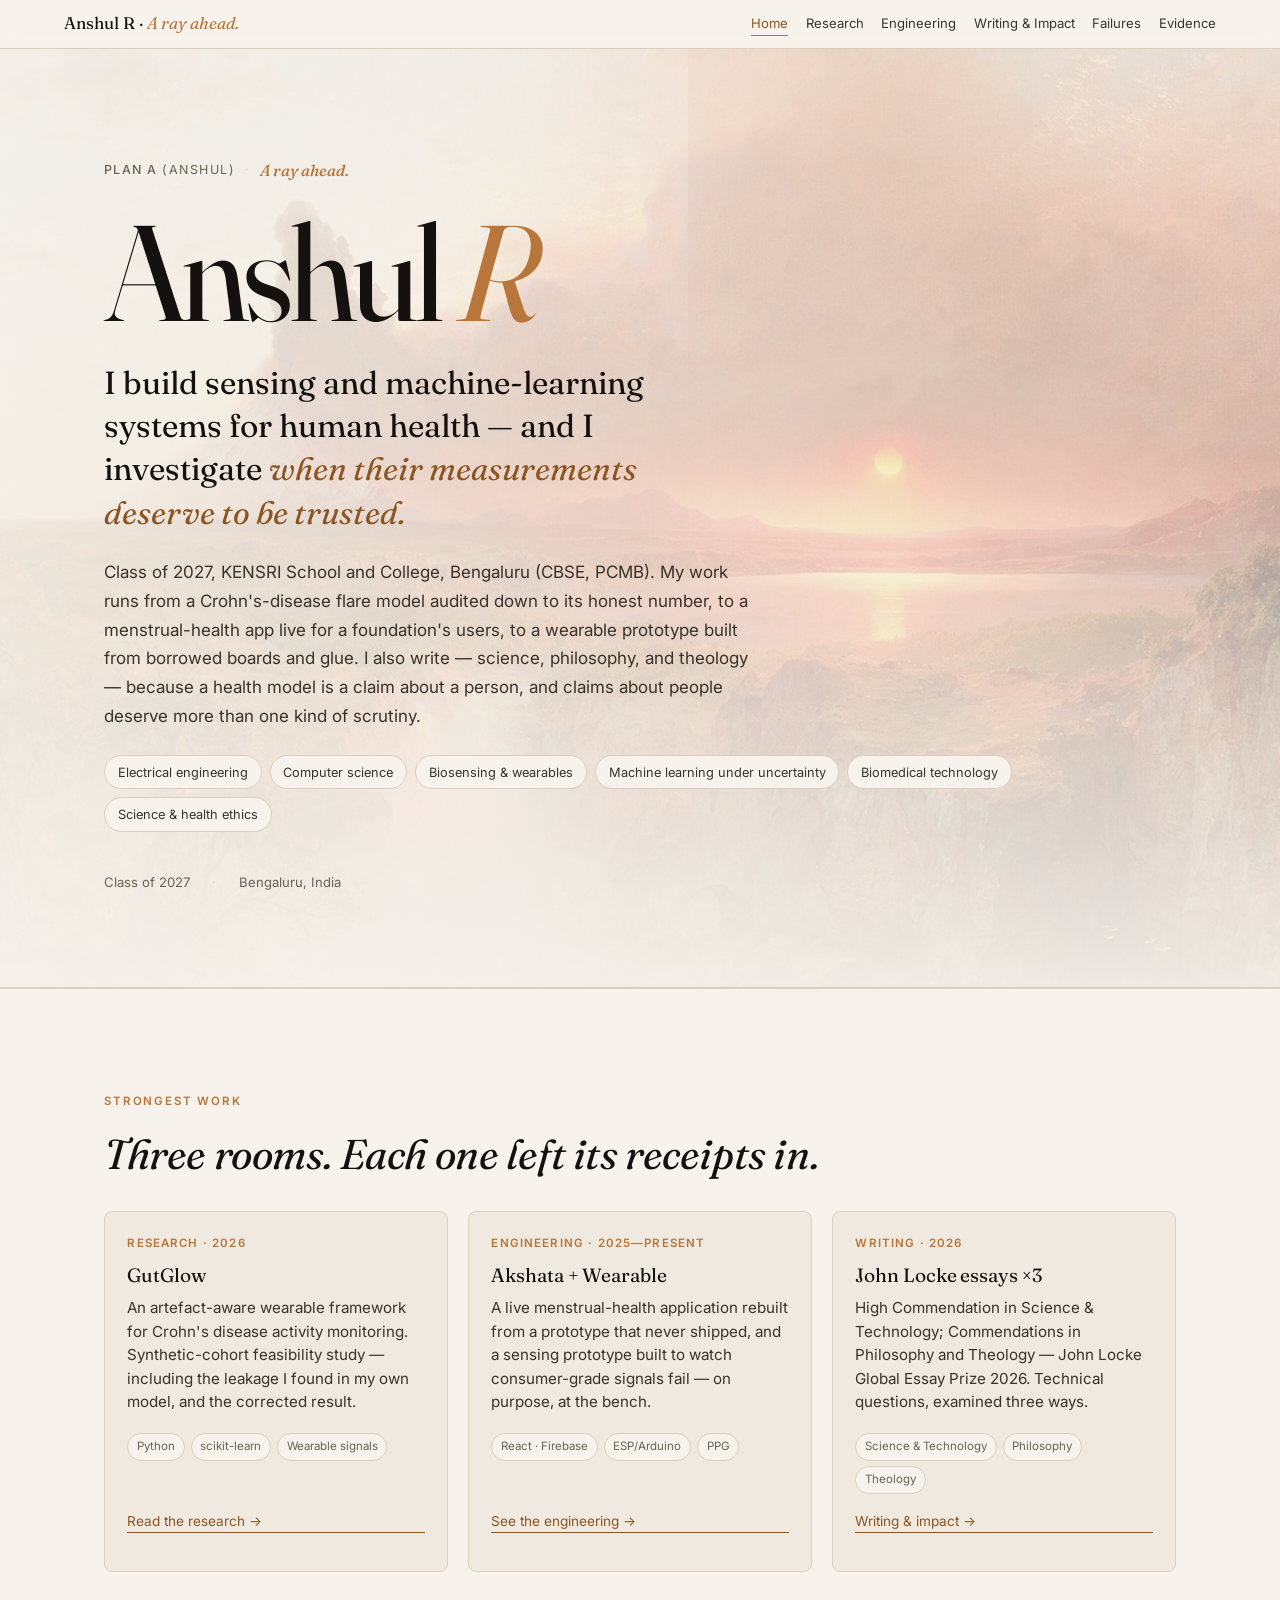
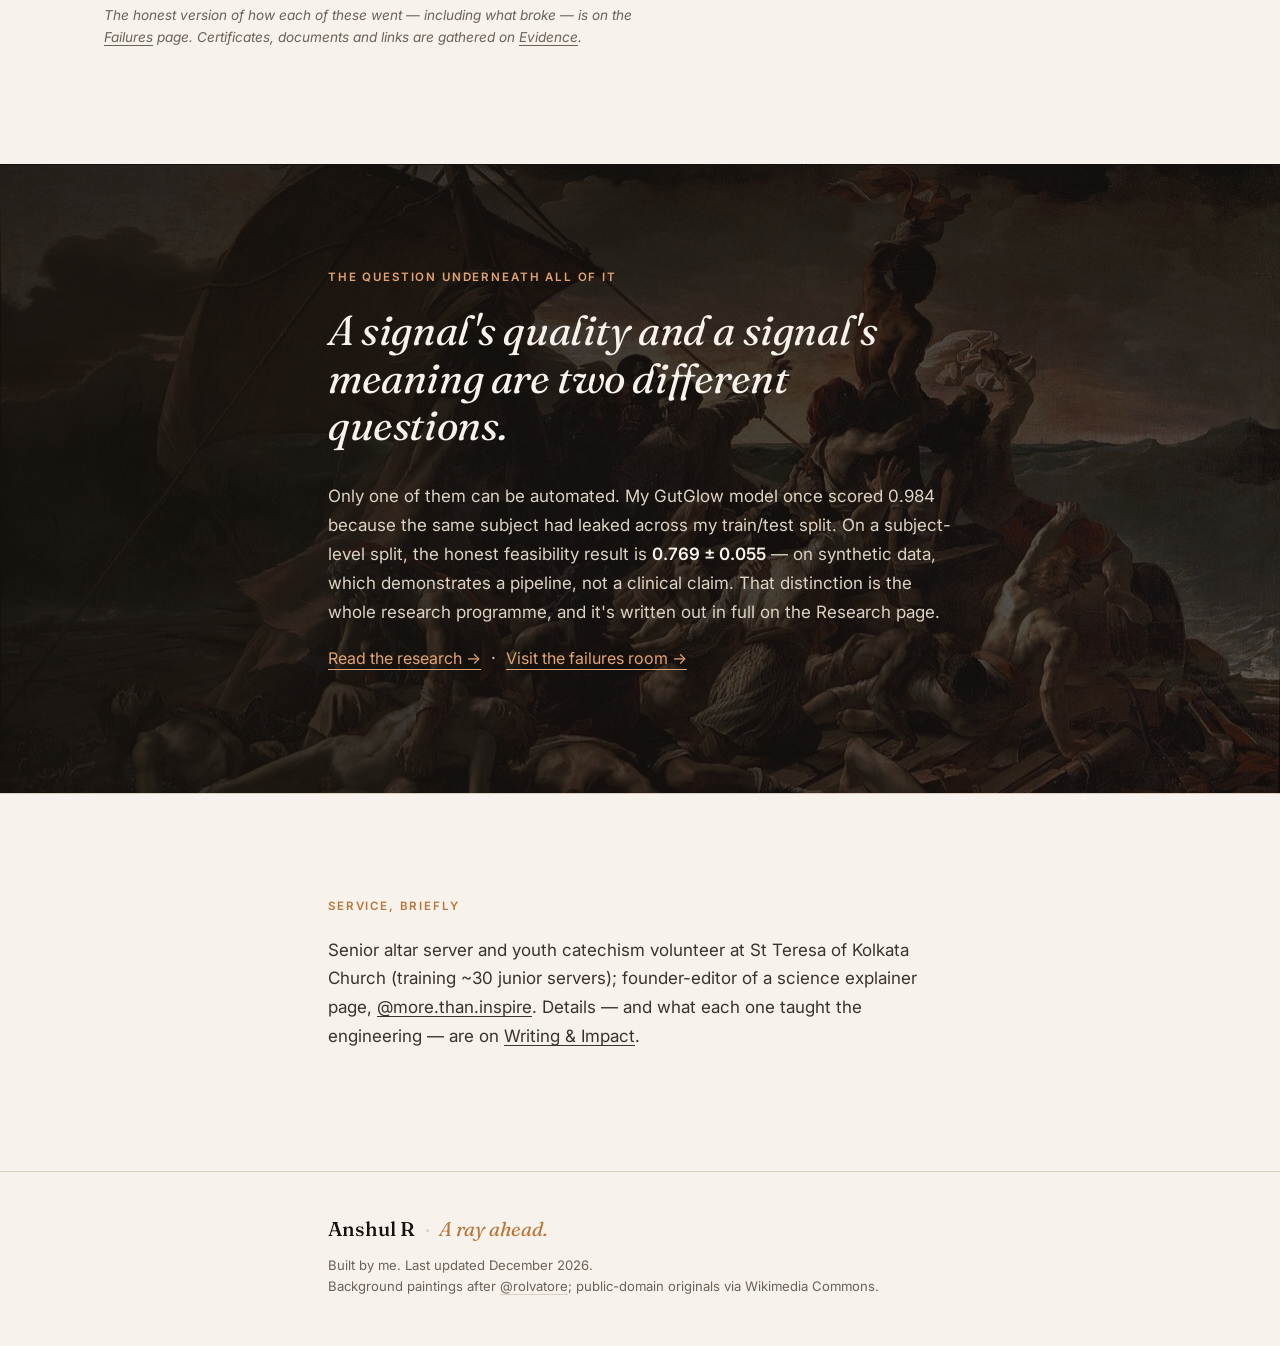
==== index.html @ 88b1ac7f "Add files via upload" ====
<!doctype html>
<html lang="en">
<head>
<meta charset="utf-8" />
<meta name="viewport" content="width=device-width, initial-scale=1" />
<title>Anshul R — A ray ahead.</title>
<meta name="description" content="Anshul R builds and investigates artefact-aware sensing and machine learning for human health — and writes about what those systems owe the people they measure." />
<link rel="preconnect" href="https://fonts.googleapis.com">
<link rel="preconnect" href="https://fonts.gstatic.com" crossorigin>
<link href="https://fonts.googleapis.com/css2?family=Fraunces:opsz,wght@9..144,300;9..144,400;9..144,500;9..144,600;9..144,700&family=Inter:wght@300;400;500;600;700&display=swap" rel="stylesheet">
<link rel="stylesheet" href="styles.css" />
</head>
<body>

<div class="topbar"><div class="container topbar__inner">
  <a class="topbar__brand" href="index.html">Anshul R · <em>A ray ahead.</em></a>
  <nav class="topbar__nav" aria-label="Site">
    <a href="index.html" aria-current="page">Home</a>
    <a href="research.html">Research</a>
    <a href="engineering.html">Engineering</a>
    <a href="intellectual.html">Writing &amp; Impact</a>
    <a href="failures.html">Failures</a>
    <a href="evidence.html">Evidence</a>
  </nav>
</div></div>

<header class="hero" id="top">
  <div class="container hero__inner">
    <div class="hero__meta">
      <span class="hero__kicker">Plan A <span class="paren">(Anshul)</span></span>
      <span class="hero__divider">·</span>
      <span class="hero__kicker hero__kicker--italic">A ray ahead.</span>
    </div>

    <h1 class="hero__name">Anshul <span class="hero__name-r">R</span></h1>

    <p class="statement">I build sensing and machine-learning systems for human health — and I investigate <em>when their measurements deserve to be trusted.</em></p>

    <p class="prose">
      Class of 2027, KENSRI School and College, Bengaluru (CBSE, PCMB). My work runs from a
      Crohn's-disease flare model audited down to its honest number, to a menstrual-health app
      live for a foundation's users, to a wearable prototype built from borrowed boards and glue.
      I also write — science, philosophy, and theology — because a health model is a claim about
      a person, and claims about people deserve more than one kind of scrutiny.
    </p>

    <ul class="interests" aria-label="Core interests">
      <li>Electrical engineering</li><li>Computer science</li><li>Biosensing &amp; wearables</li>
      <li>Machine learning under uncertainty</li><li>Biomedical technology</li><li>Science &amp; health ethics</li>
    </ul>

    <ul class="hero__facts" style="margin-top:2.5rem">
      <li>Class of 2027</li><li>Bengaluru, India</li>
    </ul>
  </div>
</header>

<section class="section" id="work">
  <div class="container">
    <p class="eyebrow">Strongest work</p>
    <h2 class="section__title">Three rooms. Each one left its receipts in.</h2>
    <div class="grid grid--3">
      <a class="card card--project card--project-link" href="research.html">
        <p class="card__year">Research · 2026</p>
        <h3 class="card__title">GutGlow</h3>
        <p class="card__body">An artefact-aware wearable framework for Crohn's disease activity monitoring. Synthetic-cohort feasibility study — including the leakage I found in my own model, and the corrected result.</p>
        <ul class="card__tags"><li>Python</li><li>scikit-learn</li><li>Wearable signals</li></ul>
        <p class="card__link">Read the research &rarr;</p>
      </a>
      <a class="card card--project card--project-link" href="engineering.html">
        <p class="card__year">Engineering · 2025—present</p>
        <h3 class="card__title">Akshata + Wearable</h3>
        <p class="card__body">A live menstrual-health application rebuilt from a prototype that never shipped, and a sensing prototype built to watch consumer-grade signals fail — on purpose, at the bench.</p>
        <ul class="card__tags"><li>React · Firebase</li><li>ESP/Arduino</li><li>PPG</li></ul>
        <p class="card__link">See the engineering &rarr;</p>
      </a>
      <a class="card card--project card--project-link" href="intellectual.html">
        <p class="card__year">Writing · 2026</p>
        <h3 class="card__title">John Locke essays ×3</h3>
        <p class="card__body">High Commendation in Science &amp; Technology; Commendations in Philosophy and Theology — John Locke Global Essay Prize 2026. Technical questions, examined three ways.</p>
        <ul class="card__tags"><li>Science &amp; Technology</li><li>Philosophy</li><li>Theology</li></ul>
        <p class="card__link">Writing &amp; impact &rarr;</p>
      </a>
    </div>
    <p class="footnote">The honest version of how each of these went — including what broke — is on the <a href="failures.html">Failures</a> page. Certificates, documents and links are gathered on <a href="evidence.html">Evidence</a>.</p>
  </div>
</section>

<section class="section section--paper" id="research-teaser">
  <div class="container container--narrow">
    <p class="eyebrow">The question underneath all of it</p>
    <h2 class="section__title">A signal's quality and a signal's meaning are two different questions.</h2>
    <p class="prose">Only one of them can be automated. My GutGlow model once scored 0.984 because the same subject had leaked across my train/test split. On a subject-level split, the honest feasibility result is <strong>0.769 ± 0.055</strong> — on synthetic data, which demonstrates a pipeline, not a clinical claim. That distinction is the whole research programme, and it's written out in full on the Research page.</p>
    <p class="prose"><a href="research.html" class="featured-link">Read the research &rarr;</a> &nbsp;·&nbsp; <a href="failures.html" class="featured-link">Visit the failures room &rarr;</a></p>
  </div>
</section>

<section class="section" id="impact-teaser">
  <div class="container container--narrow">
    <p class="eyebrow">Service, briefly</p>
    <p class="prose">Senior altar server and youth catechism volunteer at St Teresa of Kolkata Church (training ~30 junior servers); founder-editor of a science explainer page, <a href="https://www.instagram.com/more.than.inspire" target="_blank" rel="noopener">@more.than.inspire</a>. Details — and what each one taught the engineering — are on <a href="intellectual.html">Writing &amp; Impact</a>.</p>
  </div>
</section>

<footer class="footer">
  <div class="container container--narrow">
    <p class="footer__line"><span class="footer__name">Anshul R</span><span class="footer__sep">·</span><span class="footer__italic">A ray ahead.</span></p>
    <p class="footer__small">Built by me. Last updated <span id="last-updated">—</span>.<br>
    Background paintings after <a href="https://www.instagram.com/rolvatore/" target="_blank" rel="noopener">@rolvatore</a>; public-domain originals via Wikimedia Commons.</p>
  </div>
</footer>
<script>const el=document.getElementById('last-updated');if(el){const m=['January','February','March','April','May','June','July','August','September','October','November','December'];const d=new Date();el.textContent=m[d.getMonth()]+' '+d.getFullYear();}</script>
</body>
</html>
---- styles.css ----
/* =================================================================
   Anshul R — personal site
   Design notes:
   - Warm off-white paper background, near-black ink.
   - Fraunces serif for headlines (literary feel), Inter for body.
   - One accent: deep amber (#B8763A) — "ray of light".
   - Section spacing scales with viewport; mobile-first.
   ================================================================= */

:root {
  --paper:      #F7F3EC;
  --paper-2:    #EFE9DF;
  --ink:        #15110E;
  --ink-2:      #3A332B;
  --ink-3:      #6B6256;
  --rule:       #D9D0BF;
  --accent:     #B8763A;
  --accent-dk:  #8C5524;

  --serif:      "Fraunces", "Spectral", Georgia, serif;
  --sans:       "Inter", system-ui, -apple-system, "Helvetica Neue", Arial, sans-serif;

  --max:        72rem;     /* 1152px */
  --max-narrow: 44rem;     /* 704px  */

  --r-sm: 4px;
  --r-md: 8px;
}

/* ---------- reset ---------- */
*, *::before, *::after { box-sizing: border-box; }
html { -webkit-text-size-adjust: 100%; }
body {
  margin: 0;
  background: var(--paper);
  color: var(--ink);
  font-family: var(--sans);
  font-size: 17px;
  line-height: 1.65;
  font-weight: 400;
  -webkit-font-smoothing: antialiased;
  text-rendering: optimizeLegibility;
}
a { color: inherit; text-decoration-thickness: 1px; text-underline-offset: 3px; }
a:hover { color: var(--accent-dk); }
img, svg { max-width: 100%; display: block; }
ul, ol { padding: 0; margin: 0; list-style: none; }

/* ---------- containers ---------- */
.container {
  width: 100%;
  max-width: var(--max);
  margin: 0 auto;
  padding: 0 clamp(1.25rem, 4vw, 2.5rem);
}
.container--narrow { max-width: var(--max-narrow); }

/* ---------- shared typography ---------- */
.eyebrow {
  font-family: var(--sans);
  font-size: 0.72rem;
  font-weight: 600;
  letter-spacing: 0.16em;
  text-transform: uppercase;
  color: var(--accent);
  margin: 0 0 1.25rem;
}

.section__title {
  font-family: var(--serif);
  font-weight: 400;
  font-style: italic;
  font-size: clamp(1.75rem, 4vw, 2.6rem);
  line-height: 1.15;
  letter-spacing: -0.01em;
  color: var(--ink);
  margin: 0 0 2rem;
  max-width: 28ch;
}

.prose {
  font-family: var(--sans);
  font-size: 1.0625rem;
  line-height: 1.7;
  color: var(--ink-2);
  margin: 0 0 1.1rem;
  max-width: 60ch;
}
.prose em { font-style: italic; color: var(--ink); }
.prose strong { font-weight: 600; color: var(--ink); }
.prose--quiet { color: var(--ink-3); font-size: 0.95rem; }

.footnote {
  margin-top: 2rem;
  font-size: 0.85rem;
  color: var(--ink-3);
  font-style: italic;
  max-width: 60ch;
}

/* ---------- sections ---------- */
.section {
  padding: clamp(3.5rem, 8vw, 6.5rem) 0;
  border-top: 1px solid var(--rule);
}

/* ---------- HERO ---------- */
.hero {
  padding: clamp(5rem, 12vh, 9rem) 0 clamp(3rem, 6vh, 5rem);
  border-top: 0;
  border-bottom: 1px solid var(--rule);
  /* one painting, as weather — not as content. Cotopaxi behind a paper
     wash: clearly visible at the edges, quiet behind the type. */
  background:
    linear-gradient(90deg, rgba(247,243,236,0.90) 0%, rgba(247,243,236,0.72) 52%, rgba(247,243,236,0.60) 100%),
    linear-gradient(180deg, rgba(247,243,236,0.25) 0%, rgba(247,243,236,0) 45%, rgba(247,243,236,0.88) 100%),
    url("assets/art/Cotopaxi.jpg") center 38% / cover no-repeat,
    var(--paper);
  position: relative;
  overflow: hidden;
}

/* subtle radial "ray" behind the name, ties to "ray of light" */
.hero::before {
  content: "";
  position: absolute;
  top: -20%;
  right: -10%;
  width: 60vw;
  height: 60vw;
  max-width: 720px;
  max-height: 720px;
  background: radial-gradient(circle at 30% 30%, rgba(184,118,58,0.10), transparent 60%);
  pointer-events: none;
  z-index: 0;
}

.hero__inner { position: relative; z-index: 1; }

.hero__meta {
  display: flex;
  align-items: center;
  gap: 0.6rem;
  flex-wrap: wrap;
  margin-bottom: 1.5rem;
  font-size: 0.78rem;
  letter-spacing: 0.12em;
  text-transform: uppercase;
  color: var(--ink-3);
}
.hero__kicker { font-weight: 500; }
.hero__kicker--italic {
  font-style: italic;
  text-transform: none;
  letter-spacing: 0;
  font-family: var(--serif);
  font-size: 1rem;
  color: var(--accent);
}
.hero__divider { color: var(--rule); }
.paren { color: var(--ink-3); font-weight: 400; }

.hero__name {
  font-family: var(--serif);
  font-weight: 400;
  font-size: clamp(3.5rem, 12vw, 8.5rem);
  line-height: 0.95;
  letter-spacing: -0.04em;
  color: var(--ink);
  margin: 0 0 1.5rem;
}
.hero__name-r {
  color: var(--accent);
  font-style: italic;
}

.hero__sub {
  font-family: var(--serif);
  font-style: italic;
  font-size: clamp(1.1rem, 2.2vw, 1.5rem);
  font-weight: 400;
  color: var(--ink-2);
  margin: 0 0 2.5rem;
  max-width: 32ch;
}

.hero__facts {
  display: flex;
  flex-wrap: wrap;
  gap: 0.6rem 1.4rem;
  font-size: 0.82rem;
  color: var(--ink-3);
  margin: 0 0 2.5rem;
  padding: 0;
}
.hero__facts li { padding: 0; margin: 0; }
.hero__facts li:not(:last-child)::after {
  content: "·";
  margin-left: 1.4rem;
  color: var(--rule);
}

.hero__nav {
  display: flex;
  flex-wrap: wrap;
  gap: 0.4rem 1.2rem;
  font-size: 0.85rem;
  color: var(--ink-2);
  border-top: 1px solid var(--rule);
  padding-top: 1.25rem;
}
.hero__nav a {
  text-decoration: none;
  position: relative;
}
.hero__nav a:hover { color: var(--accent-dk); }

/* ---------- grids ---------- */
.grid { display: grid; gap: 1.25rem; }
.grid--2 { grid-template-columns: repeat(auto-fit, minmax(min(380px, 100%), 1fr)); }
.grid--3 { grid-template-columns: repeat(auto-fit, minmax(min(280px, 100%), 1fr)); }

/* ---------- cards ---------- */
.card {
  background: var(--paper-2);
  border: 1px solid var(--rule);
  border-radius: var(--r-md);
  padding: 1.4rem 1.4rem 1.5rem;
  display: flex;
  flex-direction: column;
  gap: 0.6rem;
  transition: border-color 180ms ease, transform 180ms ease;
}
.card:hover {
  border-color: var(--accent);
  transform: translateY(-2px);
}

.card__year {
  font-family: var(--sans);
  font-size: 0.72rem;
  font-weight: 600;
  letter-spacing: 0.1em;
  text-transform: uppercase;
  color: var(--accent);
  margin: 0;
}
.card__title {
  font-family: var(--serif);
  font-weight: 400;
  font-size: 1.2rem;
  line-height: 1.25;
  letter-spacing: -0.005em;
  color: var(--ink);
  margin: 0;
}
.card__body {
  font-size: 0.95rem;
  line-height: 1.55;
  color: var(--ink-2);
  margin: 0;
}
.card__meta {
  font-size: 0.78rem;
  color: var(--ink-3);
  margin-top: auto;
  font-style: italic;
}
.card__tags {
  display: flex;
  flex-wrap: wrap;
  gap: 0.35rem;
  margin-top: 0.6rem;
}
.card__tags li {
  font-size: 0.72rem;
  color: var(--ink-3);
  background: var(--paper);
  border: 1px solid var(--rule);
  padding: 0.2rem 0.55rem;
  border-radius: 999px;
}
.card__link {
  margin-top: 0.6rem;
  font-size: 0.85rem;
}
.card__link a,
.card__link {
  color: var(--accent-dk);
  text-decoration: none;
  border-bottom: 1px solid currentColor;
}

/* project cards are anchors — kill default link styling and inherit card styles */
a.card--project-link {
  text-decoration: none;
  color: inherit;
}
a.card--project-link:hover {
  border-color: var(--accent);
}
a.card--project-link .card__link {
  display: inline-block;
  margin-top: auto;
  padding-top: 0.4rem;
}

/* "featured-link" used in the dark research summary box */
.featured-link {
  color: #E3A472;
  text-decoration: none;
  border-bottom: 1px solid currentColor;
  padding-bottom: 1px;
  font-size: 1rem;
}
.featured-link:hover { color: var(--paper); }

/* failures card slightly distinct */
.card--failures {
  background: var(--ink);
  color: var(--paper);
  border-color: var(--ink);
}
.card--failures .card__year { color: #E3A472; }
.card--failures .card__title { color: var(--paper); }
.card--failures .card__body { color: #DCD3C2; }
.card--failures .card__link { color: #E3A472; }
.card--failures:hover { border-color: var(--accent); }

/* service cards stay slightly quieter */
.card--service { background: var(--paper); }

/* ---------- research: paper-style block ---------- */
.section--paper {
  /* Géricault's Raft under a dark wash — visible, but the text sits on top */
  background:
    linear-gradient(90deg, rgba(21,17,14,0.90) 0%, rgba(21,17,14,0.78) 60%, rgba(21,17,14,0.70) 100%),
    url("assets/art/raft-of-the-medusa.jpg") center 30% / cover no-repeat,
    var(--ink);
  color: var(--paper);
  border-top: 1px solid var(--ink);
}
.section--paper .eyebrow { color: #E3A472; }
.section--paper .section__title { color: var(--paper); }
.section--paper .prose { color: #DCD3C2; }
.section--paper .prose strong { color: var(--paper); }
.section--paper .prose em { color: #E3A472; font-style: italic; }

/* ---------- writing list ---------- */
.writing-list {
  display: flex;
  flex-direction: column;
  gap: 1.5rem;
  margin: 1rem 0 0;
  padding: 0;
  border-top: 1px solid var(--rule);
}
.writing-list li {
  display: flex;
  gap: 1.25rem;
  padding: 1.4rem 0 1.4rem;
  border-bottom: 1px solid var(--rule);
}
.writing-list__num {
  font-family: var(--serif);
  font-style: italic;
  font-size: 1.25rem;
  color: var(--accent);
  min-width: 2.2rem;
}
.writing-list__body { flex: 1; }
.writing-list__title {
  font-family: var(--serif);
  font-weight: 400;
  font-size: 1.15rem;
  color: var(--ink);
  margin: 0 0 0.3rem;
  line-height: 1.3;
}
.writing-list__meta {
  font-size: 0.82rem;
  color: var(--ink-3);
  margin: 0 0 0.5rem;
}
.writing-list__link {
  font-size: 0.85rem;
  color: var(--accent-dk);
  text-decoration: none;
  border-bottom: 1px solid currentColor;
}

/* ---------- coursework ---------- */
.course {
  background: var(--paper);
  border: 1px solid var(--rule);
  border-radius: var(--r-md);
  padding: 1.4rem;
}
.course__title {
  font-family: var(--serif);
  font-weight: 400;
  font-size: 1.15rem;
  color: var(--ink);
  margin: 0 0 1rem;
  letter-spacing: -0.005em;
}
.course__list {
  display: flex;
  flex-direction: column;
  gap: 0.4rem;
}
.course__list li {
  display: flex;
  justify-content: space-between;
  font-size: 0.95rem;
  padding: 0.4rem 0;
  border-bottom: 1px dashed var(--rule);
}
.course__list li:last-child { border-bottom: 0; }
.course__score { font-family: var(--serif); font-weight: 500; color: var(--accent); }
.course__note {
  font-size: 0.8rem;
  color: var(--ink-3);
  margin: 0.8rem 0 0;
  font-style: italic;
}
.course__body {
  font-size: 0.95rem;
  color: var(--ink-2);
  line-height: 1.6;
  margin: 0;
}

/* ---------- contact ---------- */
.section--contact { padding-bottom: clamp(4rem, 8vw, 7rem); }
.contact {
  display: flex;
  flex-direction: column;
  gap: 1rem;
  border-top: 1px solid var(--rule);
  padding-top: 2rem;
  margin-top: 1rem;
}
.contact li {
  display: grid;
  grid-template-columns: 6rem 1fr;
  gap: 1rem;
  align-items: baseline;
  padding: 0.6rem 0;
  border-bottom: 1px solid var(--rule);
}
.contact__label {
  font-size: 0.72rem;
  font-weight: 600;
  letter-spacing: 0.12em;
  text-transform: uppercase;
  color: var(--ink-3);
}
.contact__value {
  font-family: var(--serif);
  font-size: 1.05rem;
  color: var(--ink);
  text-decoration: none;
}
a.contact__value { color: var(--ink); border-bottom: 1px solid var(--rule); }
a.contact__value:hover { color: var(--accent-dk); border-color: var(--accent-dk); }

/* ---------- footer ---------- */
.footer {
  border-top: 1px solid var(--rule);
  padding: 2.5rem 0 3rem;
  background: var(--paper);
}
.footer__line {
  font-family: var(--serif);
  font-size: 1.25rem;
  color: var(--ink);
  margin: 0 0 0.6rem;
  display: flex;
  align-items: center;
  gap: 0.6rem;
  flex-wrap: wrap;
}
.footer__name { font-weight: 500; }
.footer__sep { color: var(--rule); }
.footer__italic { font-style: italic; color: var(--accent); }
.footer__small {
  font-size: 0.82rem;
  color: var(--ink-3);
  margin: 0;
}
.footer__small a {
  color: var(--ink-3);
  text-decoration: underline;
  text-decoration-color: var(--rule);
}
.footer__small a:hover { color: var(--accent-dk); }

/* ---------- selection ---------- */
::selection { background: var(--accent); color: var(--paper); }

/* ---------- reduced motion ---------- */
@media (prefers-reduced-motion: reduce) {
  *, *::before, *::after {
    transition-duration: 0ms !important;
    animation-duration: 0ms !important;
  }
}

/* ---------- mobile tweaks ---------- */
@media (max-width: 560px) {
  body { font-size: 16px; }
  .hero__facts { gap: 0.4rem 0; }
  .hero__facts li { padding: 0.2rem 0; width: 100%; }
  .hero__facts li:not(:last-child)::after { content: ""; margin-left: 0; }
  .contact li { grid-template-columns: 1fr; gap: 0.2rem; }
  .writing-list__num { display: none; }
}


/* ---------- global top bar ---------- */
.topbar{position:sticky;top:0;z-index:20;background:rgba(247,243,236,.92);backdrop-filter:blur(8px);border-bottom:1px solid var(--rule)}
.topbar__inner{display:flex;align-items:center;justify-content:space-between;gap:1rem;padding:.65rem 0}
.topbar__brand{font-family:var(--serif);font-size:1.05rem;text-decoration:none;color:var(--ink);white-space:nowrap}
.topbar__brand em{color:var(--accent)}
.topbar__nav{display:flex;flex-wrap:wrap;gap:.4rem 1.1rem;font-size:.82rem}
.topbar__nav a{text-decoration:none;color:var(--ink-2)}
.topbar__nav a:hover,.topbar__nav a[aria-current="page"]{color:var(--accent-dk)}
.topbar__nav a[aria-current="page"]{border-bottom:1px solid var(--accent)}
@media(max-width:640px){.topbar__brand{display:none}.topbar__nav{justify-content:center}}

/* ---------- landing components ---------- */
.interests{display:flex;flex-wrap:wrap;gap:.5rem;margin:1.5rem 0 0;padding:0;list-style:none}
.interests li{border:1px solid var(--rule);border-radius:999px;padding:.35rem .8rem;font-size:.8rem;color:var(--ink-2);background:var(--paper)}
.statement{font-family:var(--serif);font-size:clamp(1.4rem,3.2vw,2rem);line-height:1.35;color:var(--ink);max-width:30ch;margin:0 0 1.5rem}
.statement em{color:var(--accent-dk)}

/* ---------- status table (evidence / demonstrated-vs-proposed) ---------- */
.status-table{width:100%;border-collapse:collapse;font-size:.92rem;margin:1.5rem 0}
.status-table th,.status-table td{text-align:left;padding:.7rem .8rem;border-bottom:1px solid var(--rule);vertical-align:top}
.status-table th{font-size:.7rem;letter-spacing:.1em;text-transform:uppercase;color:var(--ink-3);font-weight:600}
.status-table td:first-child{font-weight:600;color:var(--ink);white-space:nowrap}
.tag{display:inline-block;font-size:.68rem;font-weight:600;letter-spacing:.06em;text-transform:uppercase;border-radius:999px;padding:.15rem .55rem;border:1px solid var(--rule);color:var(--ink-2);white-space:nowrap}
.tag--done{border-color:#7A9A6D;color:#3F6636;background:#F0F5EC}
.tag--pending{border-color:#C9A86A;color:#7A5A1E;background:#FBF4E2}
.tag--no{border-color:#C08A7A;color:#8A4636;background:#FAEFEA}

/* ---------- simple page hero for new pages ---------- */
.pagehero{padding:clamp(3.5rem,8vw,6rem) 0 clamp(2.5rem,6vw,4rem);border-bottom:1px solid var(--rule)}
.pagehero--bg-research{background:linear-gradient(90deg,rgba(247,243,236,.90) 0%,rgba(247,243,236,.70) 60%,rgba(247,243,236,.62) 100%),url("assets/art/raft-of-the-medusa.jpg") center 30%/cover no-repeat}
.pagehero--bg-eng{background:linear-gradient(90deg,rgba(247,243,236,.90) 0%,rgba(247,243,236,.70) 60%,rgba(247,243,236,.62) 100%),url("assets/art/Cotopaxi.jpg") center 38%/cover no-repeat}
.pagehero--bg-intel{background:linear-gradient(90deg,rgba(247,243,236,.90) 0%,rgba(247,243,236,.72) 60%,rgba(247,243,236,.64) 100%),url("assets/art/spring.jpg") center 30%/cover no-repeat}
.pagehero__title{font-family:var(--serif);font-weight:400;font-size:clamp(2.6rem,7vw,5rem);line-height:.98;letter-spacing:-.03em;margin:.5rem 0 1rem;max-width:16ch}
.pagehero__sub{font-family:var(--serif);font-style:italic;font-size:clamp(1.05rem,2vw,1.35rem);color:var(--ink-2);max-width:52ch;margin:0}

/* ---------- photo evidence ---------- */
.photo-grid{display:grid;grid-template-columns:1.6fr 1fr;gap:1.25rem;margin:1.5rem 0}
@media(max-width:700px){.photo-grid{grid-template-columns:1fr}}
.photo-grid figure{margin:0}
.photo-grid img{width:100%;height:100%;max-height:420px;object-fit:cover;display:block;border:1px solid var(--rule)}
.photo-grid figcaption{font-size:.78rem;color:var(--ink-3);padding:.5rem 0 0;line-height:1.5}
.insights{display:grid;grid-template-columns:repeat(4,1fr);gap:1rem;margin:1.5rem 0}
@media(max-width:700px){.insights{grid-template-columns:repeat(2,1fr)}}
.insights div{border-top:2px solid var(--accent);padding-top:.6rem}
.insights strong{font-family:var(--serif);font-size:1.6rem;font-weight:500;color:var(--ink);display:block}
.insights span{font-size:.75rem;letter-spacing:.06em;text-transform:uppercase;color:var(--ink-3)}
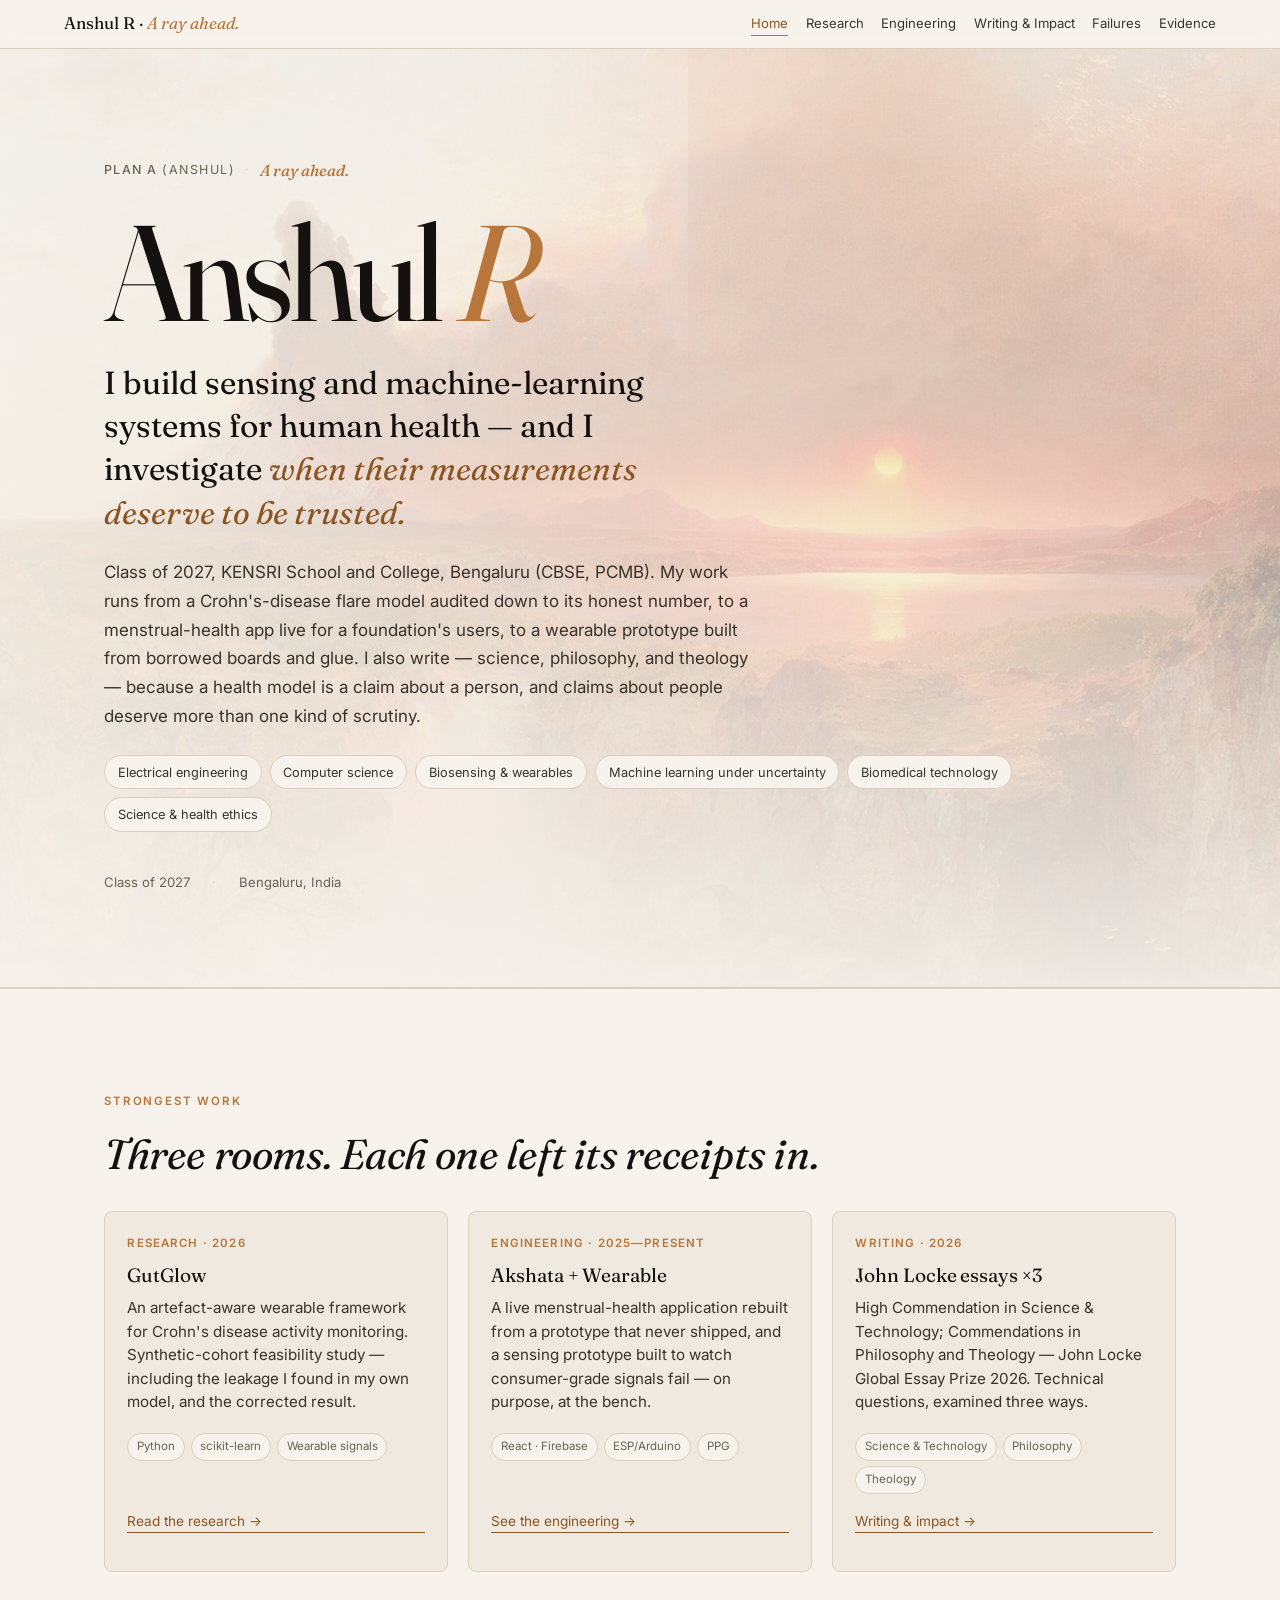
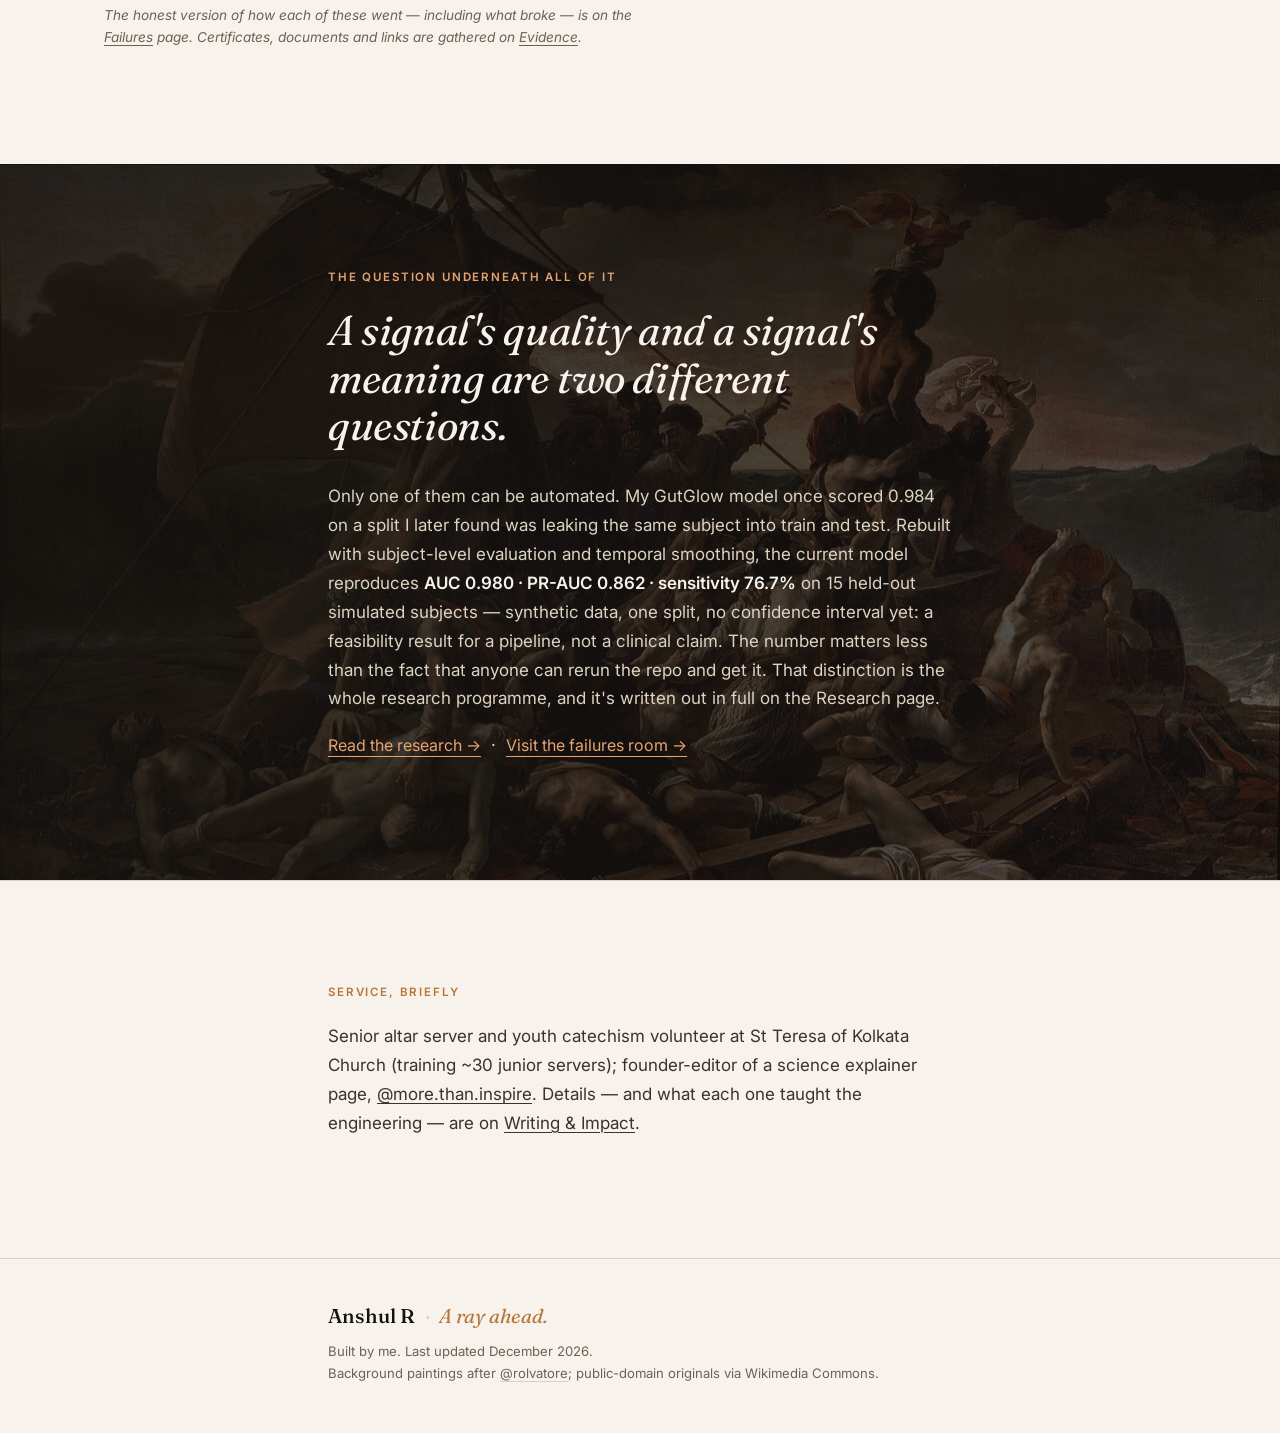
==== commit 646cc7a4: "Add files via upload" ====
--- a/index.html
+++ b/index.html
@@ -90,7 +90,7 @@
   <div class="container container--narrow">
     <p class="eyebrow">The question underneath all of it</p>
     <h2 class="section__title">A signal's quality and a signal's meaning are two different questions.</h2>
-    <p class="prose">Only one of them can be automated. My GutGlow model once scored 0.984 because the same subject had leaked across my train/test split. On a subject-level split, the honest feasibility result is <strong>0.769 ± 0.055</strong> — on synthetic data, which demonstrates a pipeline, not a clinical claim. That distinction is the whole research programme, and it's written out in full on the Research page.</p>
+    <p class="prose">Only one of them can be automated. My GutGlow model once scored 0.984 on a split I later found was leaking the same subject into train and test. Rebuilt with subject-level evaluation and temporal smoothing, the current model reproduces <strong>AUC 0.980 · PR-AUC 0.862 · sensitivity 76.7%</strong> on 15 held-out simulated subjects — synthetic data, one split, no confidence interval yet: a feasibility result for a pipeline, not a clinical claim. The number matters less than the fact that anyone can rerun the repo and get it. That distinction is the whole research programme, and it's written out in full on the Research page.</p>
     <p class="prose"><a href="research.html" class="featured-link">Read the research &rarr;</a> &nbsp;·&nbsp; <a href="failures.html" class="featured-link">Visit the failures room &rarr;</a></p>
   </div>
 </section>
